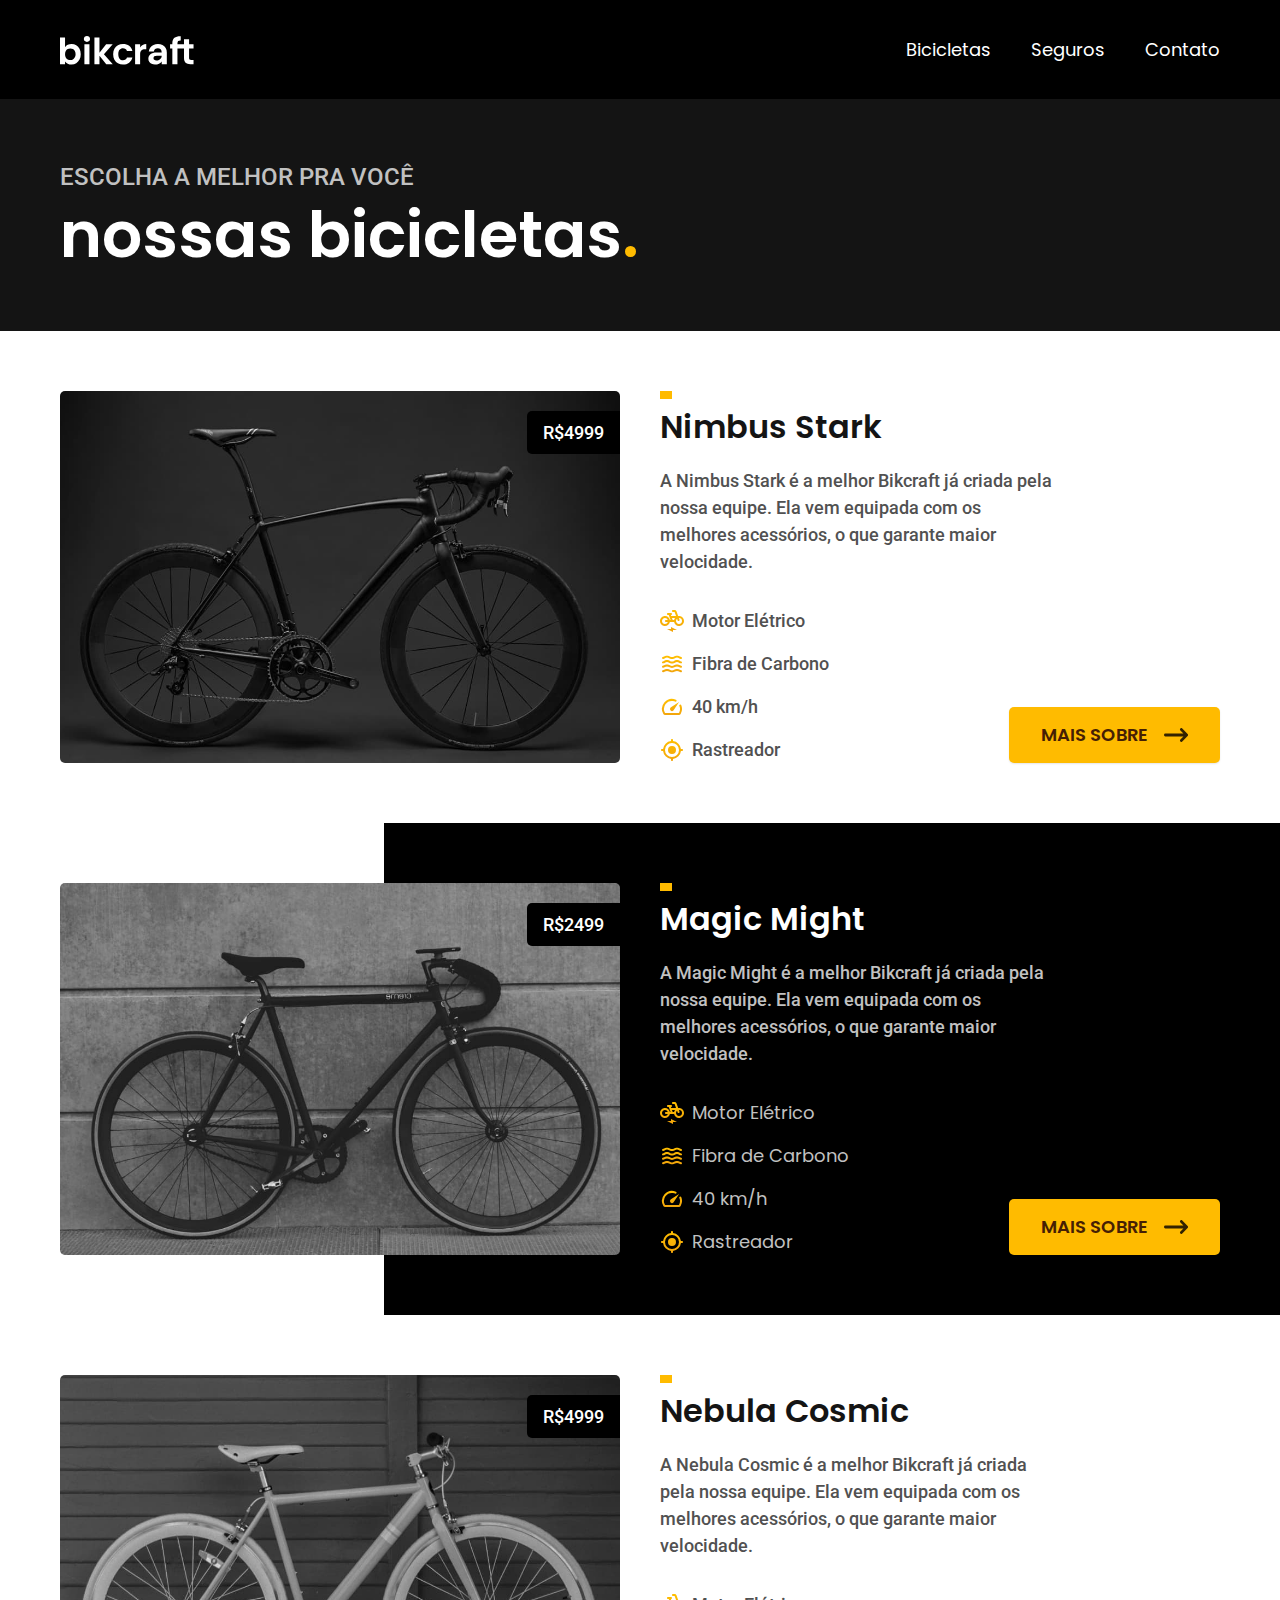
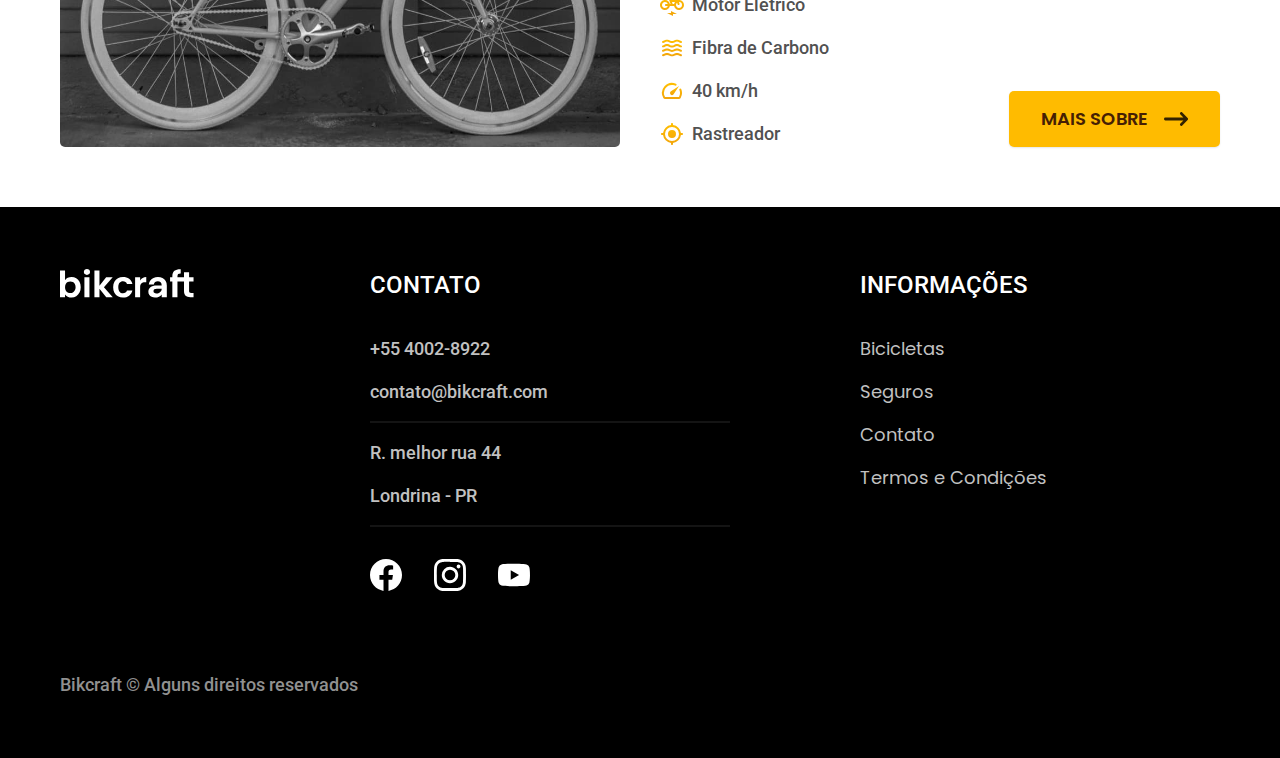
==== bicicletas.html @ c68be09b "termos/bicicletas" ====
<!DOCTYPE html>
<html lang="pt-br">

<head>
  <meta charset="UTF-8">
  <meta name="viewport" content="width=device-width, initial-scale=1.0">
  <title>Bikcraft - Bicicletas Elétricas</title>
  <meta name="description" content="Bicicletas elétricas de alta precisão e qualidade, feitas sob medida para você. Explore o mundo na sua velocidade com a Bikcraft.">
  <link rel="stylesheet" href="./css/style.css">
  <link rel="preconnect" href="https://fonts.googleapis.com">
  <link rel="preconnect" href="https://fonts.gstatic.com" crossorigin>
  <link href="https://fonts.googleapis.com/css2?family=Merriweather:ital,wght@1,900&family=Poppins:wght@400;600&family=Roboto:ital,wght@0,100..900;1,100..900&display=swap" rel="stylesheet">
</head>

<body>

  <header class="header-bg">
    <div class="header container">
      <a href="./"><img src="./img/bikcraft.svg" alt="Bikcraft"></a>
      <nav aria-label="primária">
        <ul class="header-menu w font-1-m">
          <li><a class="font-1-m" href="./bicicletas.html">Bicicletas</a></li>
          <li><a class="font-1-m" href="./seguros.html">Seguros</a></li>
          <li><a class="font-1-m" href="./contato.html">Contato</a></li>
        </ul>
      </nav>
    </div>
  </header>

  <main>
    <div class="titulo-bg">
      <div class="titulo container">
        <p class="font-2-l-b c5">escolha a melhor pra você</p>
        <h1 class="font-1-xxl w">nossas bicicletas<span class="p1">.</span></h1>
      </div>
    </div>



    <div class="bicicletas container">
      <div class="bicicletas-imagem">
        <img src="./img/bicicletas/nimbus.jpg" alt="Bicicleta Preta">
        <span class="font-2-m w">R$4999</span>
      </div>
      <div class="bicicletas-conteudo  font-1-m">
        <h2 class="font-1-xl">Nimbus Stark</h2>
        <p class="font-2-m c8">A Nimbus Stark é a melhor Bikcraft já criada pela nossa equipe. Ela vem equipada com os melhores acessórios, o que garante maior velocidade. </p>
        <ul class=" font-2-m c8 bicicletas-vantagens">
          <li class="bicicletas-vantagens-item">
            <img src="./img/icones/eletrica.svg" alt="">
            <p>Motor Elétrico</p>
          </li>
          <li class="bicicletas-vantagens-item">
            <img src="./img/icones/carbono.svg" alt="">
            <p>Fibra de Carbono</p>
          </li>
          <li class="bicicletas-vantagens-item">
            <img src="./img/icones/velocidade.svg" alt="">
            <p>40 km/h</p>
          </li>
          <li class="bicicletas-vantagens-item">
            <img src="./img/icones/rastreador.svg" alt="">
            <p>Rastreador</p>
          </li>
        </ul>
        <a class="botao seta" href="./bicicletas/nimbus.html">MAIS SOBRE <img src="/img/icones/seta.svg" alt=""></a>
      </div>
    </div>
    <div class="bicicletas-bg" id="magic">
      <div class="bicicletas container">
        <div class="bicicletas-imagem">
          <img src="./img/bicicletas/magic.jpg" alt="Bicicleta Preta">
          <span class="font-2-m w">R$2499</span>
        </div>
        <div class="bicicletas-conteudo font-1-m">
          <h2 class="font-1-xl w">Magic Might</h2>
          <p class="font-2-m c5">A Magic Might é a melhor Bikcraft já criada pela nossa equipe. Ela vem equipada com os melhores acessórios, o que garante maior velocidade. </p>
          <ul class="font-1-m c5 bicicletas-vantagens">
            <li class="bicicletas-vantagens-item">
              <img src="./img/icones/eletrica.svg" alt="">
              <p>Motor Elétrico</p>
            </li>
            <li class="bicicletas-vantagens-item"> <img src="./img/icones/carbono.svg" alt="">
              <p>Fibra de Carbono</p>
            </li>
            <li class="bicicletas-vantagens-item"> <img src="./img/icones/velocidade.svg" alt="">
              <p>40 km/h</p>
            </li>
            <li class="bicicletas-vantagens-item"> <img src="./img/icones/rastreador.svg" alt="">
              <p>Rastreador</p>
            </li>
          </ul>
          <a class="botao seta" href="./bicicletas/magic.html">MAIS SOBRE <img src="/img/icones/seta.svg" alt=""></a>
        </div>
      </div>
    </div>
    <div class="bicicletas container">
      <div class="bicicletas-imagem">
        <img src="./img/bicicletas/nebula.jpg" alt="Bicicleta Branca">
        <span class="font-2-m w">R$4999</span>
      </div>
      <div class="bicicletas-conteudo font-1-m">
        <h2 class="font-1-xl">Nebula Cosmic</h2>
        <p class="font-2-m c8">A Nebula Cosmic é a melhor Bikcraft já criada pela nossa equipe. Ela vem equipada com os melhores acessórios, o que garante maior velocidade. </p>
        <ul class="font-2-m c8 bicicletas-vantagens">
          <li class=" bicicletas-vantagens-item">
            <img src="./img/icones/eletrica.svg" alt="">
            <p>Motor Elétrico</p>
          </li>
          <li class="bicicletas-vantagens-item">
            <img src="./img/icones/carbono.svg" alt="">
            <p>Fibra de Carbono</p>
          </li>
          <li class="bicicletas-vantagens-item">
            <img src="./img/icones/velocidade.svg" alt="">
            <p>40 km/h</p>
          </li>
          <li class="bicicletas-vantagens-item">
            <img src="./img/icones/rastreador.svg" alt="">
            <p>Rastreador</p>
          </li>
        </ul>
        <a class="botao seta" href="./bicicletas/nebula.html">MAIS SOBRE <img src="/img/icones/seta.svg" alt=""></a>
      </div>
    </div>


  </main>



  <footer class="footer-bg">
    <div class="footer container">
      <img src="./img/bikcraft.svg" alt="Bikcraft">
      <div class="footer-contato">
        <h3 class="font-2-l-b w">Contato</h3>
        <ul class="font-2-m c5">
          <li><a href="tel:+5540028922">+55 4002-8922</a></li>
          <li><a href="mailto:contato@bikcraft.com">contato@bikcraft.com</a></li>
          <li>R. melhor rua 44</li>
          <li>Londrina - PR</li>
        </ul>
        <div class="footer-redes">
          <a href="./">
            <img src="./img/redes/facebook.svg" alt="Facebook">
          </a>
          <a href="./">
            <img src="./img/redes/instagram.svg" alt="Instagram">
          </a>
          <a href="./">
            <img src="./img/redes/youtube.svg" alt="Youtube">
          </a>

        </div>
      </div>
      <div class="footer-informacoes">
        <h3 class="font-2-l-b w"> Informações</h3>
        <nav>
          <ul class="font-1-m c5">
            <li><a class="font-1-m" href="./bicicletas.html">Bicicletas</a></li>
            <li><a class="font-1-m" href="./seguros.html">Seguros</a></li>
            <li><a class="font-1-m" href="./contato.html">Contato</a></li>
            <li><a class="font-1-m" href="./termos.html">Termos e Condições</a></li>
          </ul>
        </nav>
      </div>
      <p class="footer-copy font-2-m c6">Bikcraft © Alguns direitos reservados</p>
    </div>

  </footer>
</body>

</html>
---- css/style.css ----
@import "./global/global.css";
@import "./utilidades/tipografia.css";
@import "./utilidades/cores.css";

@import "./global/header.css";
@import "./global/footer.css";

/* Utilidades */
@import "./utilidades/componentes.css";

/* Home */
@import "./home/introducao.css";
@import "./home/bicicletas-lista.css";
@import "./home/tecnologia.css";
@import "./home/parceiros.css";
@import "./home/depoimento.css";
@import "./home/seguros.css";

/* Termos */
@import "./termos/termos.css";

/* Bicicletas */
@import "./bicicletas/bicicletas.css";
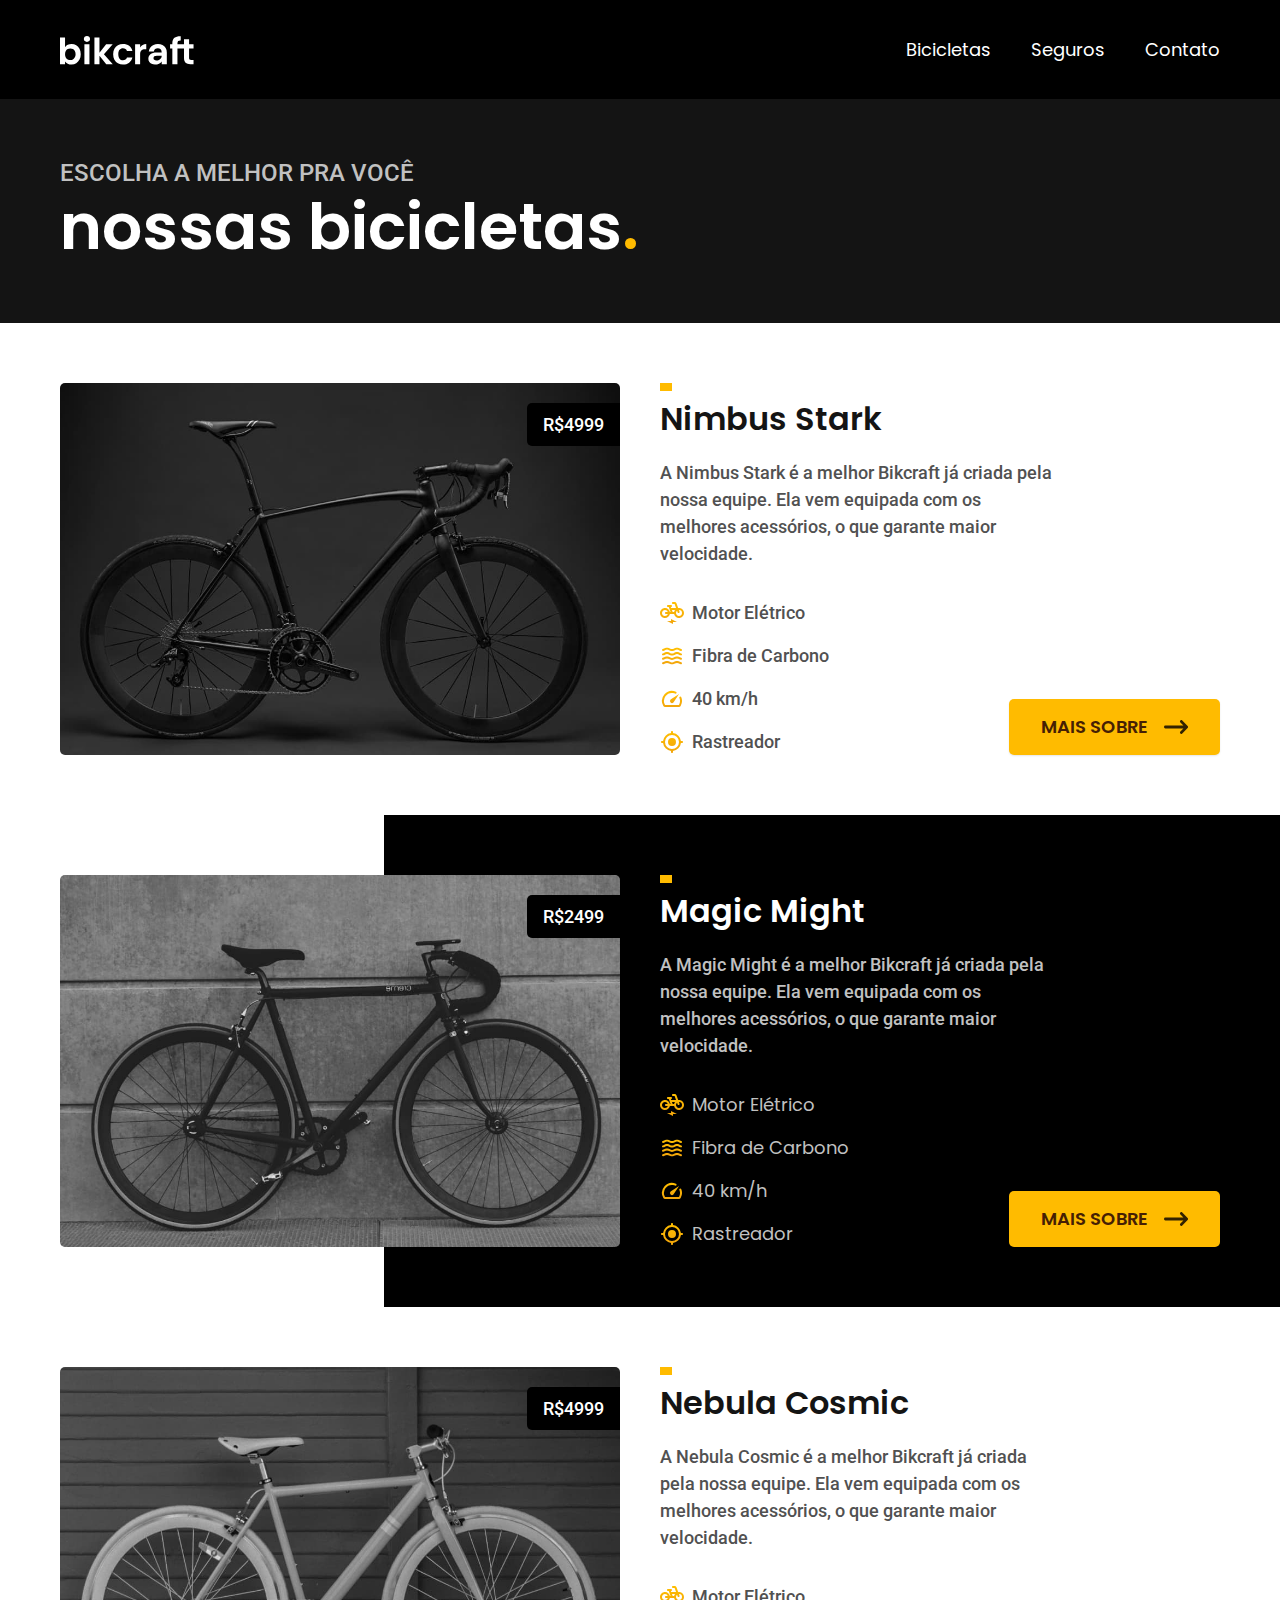
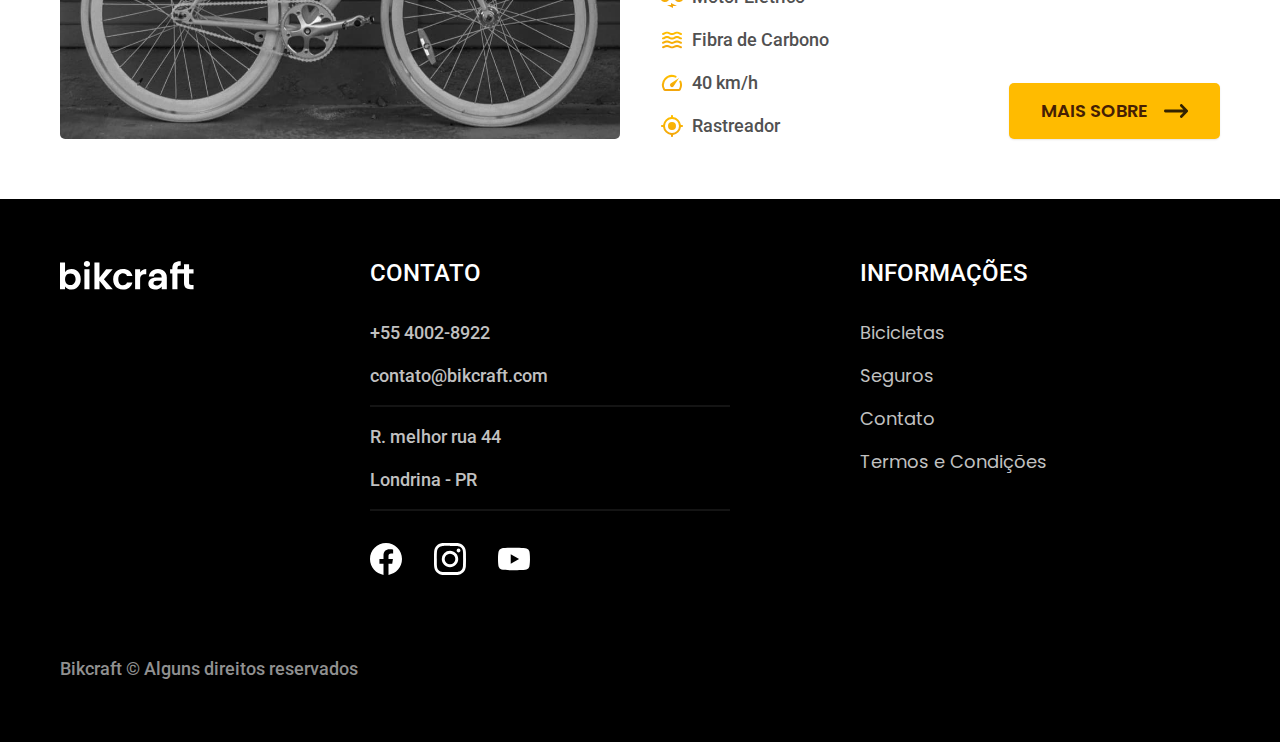
==== commit 198edbab: "contato" ====
--- a/bicicletas.html
+++ b/bicicletas.html
@@ -63,7 +63,7 @@
             <p>Rastreador</p>
           </li>
         </ul>
-        <a class="botao seta" href="./bicicletas/nimbus.html">MAIS SOBRE <img src="/img/icones/seta.svg" alt=""></a>
+        <a class="botao seta" href="./bicicletas/nimbus.html">MAIS SOBRE <img src="./img/icones/seta.svg" alt=""></a>
       </div>
     </div>
     <div class="bicicletas-bg" id="magic">
@@ -90,7 +90,7 @@
               <p>Rastreador</p>
             </li>
           </ul>
-          <a class="botao seta" href="./bicicletas/magic.html">MAIS SOBRE <img src="/img/icones/seta.svg" alt=""></a>
+          <a class="botao seta" href="./bicicletas/magic.html">MAIS SOBRE <img src="./img/icones/seta.svg" alt=""></a>
         </div>
       </div>
     </div>
@@ -120,7 +120,7 @@
             <p>Rastreador</p>
           </li>
         </ul>
-        <a class="botao seta" href="./bicicletas/nebula.html">MAIS SOBRE <img src="/img/icones/seta.svg" alt=""></a>
+        <a class="botao seta" href="./bicicletas/nebula.html">MAIS SOBRE <img src="./img/icones/seta.svg" alt=""></a>
       </div>
     </div>
 
--- a/css/style.css
+++ b/css/style.css
@@ -10,14 +10,25 @@
 
 /* Home */
 @import "./home/introducao.css";
-@import "./home/bicicletas-lista.css";
 @import "./home/tecnologia.css";
 @import "./home/parceiros.css";
 @import "./home/depoimento.css";
-@import "./home/seguros.css";
 
 /* Termos */
 @import "./termos/termos.css";
 
 /* Bicicletas */
 @import "./bicicletas/bicicletas.css";
+@import "./home/bicicletas-lista.css";
+
+/* Bicicleta */
+@import "./bicicleta/bicicleta.css";
+
+/* Seguros */
+@import "./seguros/seguros.css";
+@import "./seguros/vantagens.css";
+@import "./seguros/perguntas.css";
+
+/* Contato */
+@import "./contato/contato.css";
+@import "./contato/formulario.css";
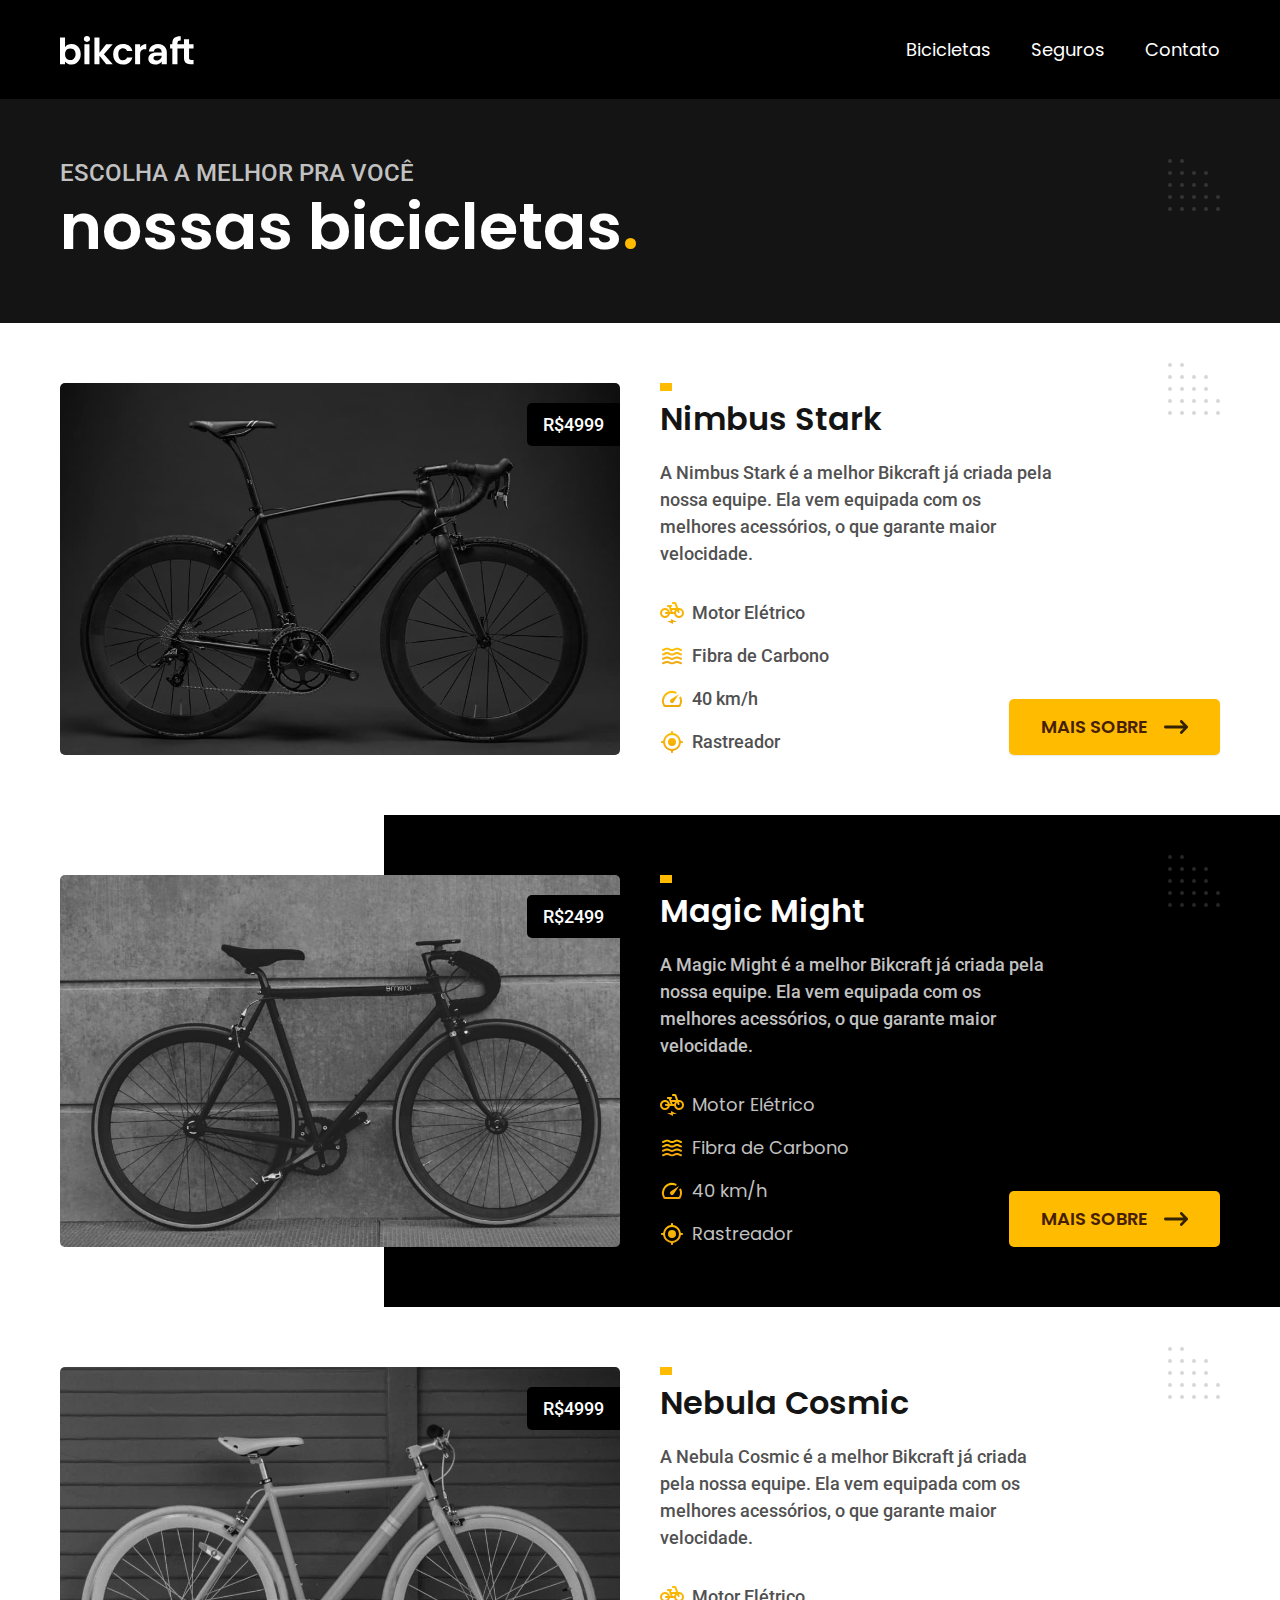
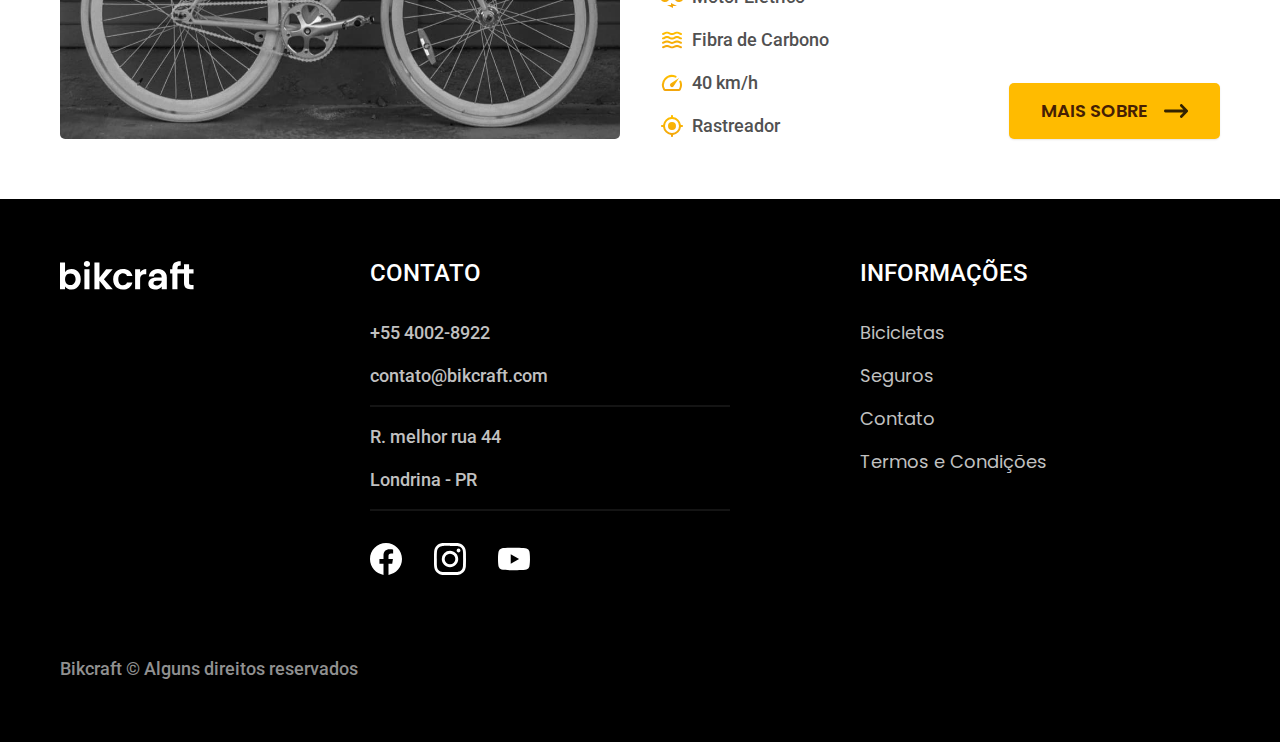
==== commit da4dab6e: "otimizacoes-imagens" ====
--- a/bicicletas.html
+++ b/bicicletas.html
@@ -6,6 +6,7 @@
   <meta name="viewport" content="width=device-width, initial-scale=1.0">
   <title>Bikcraft - Bicicletas Elétricas</title>
   <meta name="description" content="Bicicletas elétricas de alta precisão e qualidade, feitas sob medida para você. Explore o mundo na sua velocidade com a Bikcraft.">
+  <link rel="preload" href="./css/style.css" as="style">
   <link rel="stylesheet" href="./css/style.css">
   <link rel="preconnect" href="https://fonts.googleapis.com">
   <link rel="preconnect" href="https://fonts.gstatic.com" crossorigin>
@@ -16,7 +17,7 @@
 
   <header class="header-bg">
     <div class="header container">
-      <a href="./"><img src="./img/bikcraft.svg" alt="Bikcraft"></a>
+      <a href="./"><img src="./img/bikcraft.svg" height="32" width="136" alt="Bikcraft"></a>
       <nav aria-label="primária">
         <ul class="header-menu w font-1-m">
           <li><a class="font-1-m" href="./bicicletas.html">Bicicletas</a></li>
@@ -39,7 +40,7 @@
 
     <div class="bicicletas container">
       <div class="bicicletas-imagem">
-        <img src="./img/bicicletas/nimbus.jpg" alt="Bicicleta Preta">
+        <img src="./img/bicicletas/nimbus.jpg" height="680" width="1120" alt="Bicicleta Preta">
         <span class="font-2-m w">R$4999</span>
       </div>
       <div class="bicicletas-conteudo  font-1-m">
@@ -47,29 +48,29 @@
         <p class="font-2-m c8">A Nimbus Stark é a melhor Bikcraft já criada pela nossa equipe. Ela vem equipada com os melhores acessórios, o que garante maior velocidade. </p>
         <ul class=" font-2-m c8 bicicletas-vantagens">
           <li class="bicicletas-vantagens-item">
-            <img src="./img/icones/eletrica.svg" alt="">
+            <img src="./img/icones/eletrica.svg" height="24" width="24" alt="">
             <p>Motor Elétrico</p>
           </li>
           <li class="bicicletas-vantagens-item">
-            <img src="./img/icones/carbono.svg" alt="">
+            <img src="./img/icones/carbono.svg" height="24" width="24" alt="">
             <p>Fibra de Carbono</p>
           </li>
           <li class="bicicletas-vantagens-item">
-            <img src="./img/icones/velocidade.svg" alt="">
+            <img src="./img/icones/velocidade.svg" height="24" width="24" alt="">
             <p>40 km/h</p>
           </li>
           <li class="bicicletas-vantagens-item">
-            <img src="./img/icones/rastreador.svg" alt="">
+            <img src="./img/icones/rastreador.svg" height="24" width="24" alt="">
             <p>Rastreador</p>
           </li>
         </ul>
-        <a class="botao seta" href="./bicicletas/nimbus.html">MAIS SOBRE <img src="./img/icones/seta.svg" alt=""></a>
+        <a class="botao seta" href="./bicicletas/nimbus.html">MAIS SOBRE <img src="./img/icones/seta.svg" height="10" width="18" alt=""></a>
       </div>
     </div>
     <div class="bicicletas-bg" id="magic">
       <div class="bicicletas container">
         <div class="bicicletas-imagem">
-          <img src="./img/bicicletas/magic.jpg" alt="Bicicleta Preta">
+          <img src="./img/bicicletas/magic.jpg" height="680" width="1120" alt="Bicicleta Preta">
           <span class="font-2-m w">R$2499</span>
         </div>
         <div class="bicicletas-conteudo font-1-m">
@@ -77,20 +78,23 @@
           <p class="font-2-m c5">A Magic Might é a melhor Bikcraft já criada pela nossa equipe. Ela vem equipada com os melhores acessórios, o que garante maior velocidade. </p>
           <ul class="font-1-m c5 bicicletas-vantagens">
             <li class="bicicletas-vantagens-item">
-              <img src="./img/icones/eletrica.svg" alt="">
+              <img src="./img/icones/eletrica.svg" height="24" width="24" alt="">
               <p>Motor Elétrico</p>
             </li>
-            <li class="bicicletas-vantagens-item"> <img src="./img/icones/carbono.svg" alt="">
+            <li class="bicicletas-vantagens-item">
+              <img src="./img/icones/carbono.svg" height="24" width="24" alt="">
               <p>Fibra de Carbono</p>
             </li>
-            <li class="bicicletas-vantagens-item"> <img src="./img/icones/velocidade.svg" alt="">
+            <li class="bicicletas-vantagens-item">
+              <img src="./img/icones/velocidade.svg" height="24" width="24" alt="">
               <p>40 km/h</p>
             </li>
-            <li class="bicicletas-vantagens-item"> <img src="./img/icones/rastreador.svg" alt="">
+            <li class="bicicletas-vantagens-item">
+              <img src="./img/icones/rastreador.svg" height="24" width="24" alt="">
               <p>Rastreador</p>
             </li>
           </ul>
-          <a class="botao seta" href="./bicicletas/magic.html">MAIS SOBRE <img src="./img/icones/seta.svg" alt=""></a>
+          <a class="botao seta" href="./bicicletas/magic.html">MAIS SOBRE <img src="./img/icones/seta.svg" height="10" width="18" alt=""></a>
         </div>
       </div>
     </div>
@@ -104,23 +108,23 @@
         <p class="font-2-m c8">A Nebula Cosmic é a melhor Bikcraft já criada pela nossa equipe. Ela vem equipada com os melhores acessórios, o que garante maior velocidade. </p>
         <ul class="font-2-m c8 bicicletas-vantagens">
           <li class=" bicicletas-vantagens-item">
-            <img src="./img/icones/eletrica.svg" alt="">
+            <img src="./img/icones/eletrica.svg" height="24" width="24" alt="">
             <p>Motor Elétrico</p>
           </li>
           <li class="bicicletas-vantagens-item">
-            <img src="./img/icones/carbono.svg" alt="">
+            <img src="./img/icones/carbono.svg" height="24" width="24" alt="">
             <p>Fibra de Carbono</p>
           </li>
           <li class="bicicletas-vantagens-item">
-            <img src="./img/icones/velocidade.svg" alt="">
+            <img src="./img/icones/velocidade.svg" height="24" width="24" alt="">
             <p>40 km/h</p>
           </li>
           <li class="bicicletas-vantagens-item">
-            <img src="./img/icones/rastreador.svg" alt="">
+            <img src="./img/icones/rastreador.svg" height="24" width="24" alt="">
             <p>Rastreador</p>
           </li>
         </ul>
-        <a class="botao seta" href="./bicicletas/nebula.html">MAIS SOBRE <img src="./img/icones/seta.svg" alt=""></a>
+        <a class="botao seta" href="./bicicletas/nebula.html">MAIS SOBRE <img src="./img/icones/seta.svg" height="10" width="18" alt=""></a>
       </div>
     </div>
 
@@ -131,7 +135,7 @@
 
   <footer class="footer-bg">
     <div class="footer container">
-      <img src="./img/bikcraft.svg" alt="Bikcraft">
+      <img src="./img/bikcraft.svg" height="32" width="136" alt="Bikcraft">
       <div class="footer-contato">
         <h3 class="font-2-l-b w">Contato</h3>
         <ul class="font-2-m c5">
@@ -142,13 +146,13 @@
         </ul>
         <div class="footer-redes">
           <a href="./">
-            <img src="./img/redes/facebook.svg" alt="Facebook">
+            <img src="./img/redes/facebook.svg" height="32" width="32" alt="Facebook" alt="Facebook">
           </a>
           <a href="./">
-            <img src="./img/redes/instagram.svg" alt="Instagram">
+            <img src="./img/redes/instagram.svg" height="32" width="32" alt="Instagram" alt="Instagram">
           </a>
           <a href="./">
-            <img src="./img/redes/youtube.svg" alt="Youtube">
+            <img src="./img/redes/youtube.svg" height="32" width="32" alt="Youtube" alt="Youtube">
           </a>
 
         </div>
--- a/css/style.css
+++ b/css/style.css
@@ -14,9 +14,6 @@
 @import "./home/parceiros.css";
 @import "./home/depoimento.css";
 
-/* Termos */
-@import "./termos/termos.css";
-
 /* Bicicletas */
 @import "./bicicletas/bicicletas.css";
 @import "./home/bicicletas-lista.css";
@@ -32,3 +29,9 @@
 /* Contato */
 @import "./contato/contato.css";
 @import "./contato/formulario.css";
+
+/* Orçamento */
+@import "./orcamento/orcamento.css";
+
+/* Termos */
+@import "./termos/termos.css";
--- a/css/style.css
+++ b/css/style.css
@@ -14,9 +14,6 @@
 @import "./home/parceiros.css";
 @import "./home/depoimento.css";
 
-/* Termos */
-@import "./termos/termos.css";
-
 /* Bicicletas */
 @import "./bicicletas/bicicletas.css";
 @import "./home/bicicletas-lista.css";
@@ -32,3 +29,9 @@
 /* Contato */
 @import "./contato/contato.css";
 @import "./contato/formulario.css";
+
+/* Orçamento */
+@import "./orcamento/orcamento.css";
+
+/* Termos */
+@import "./termos/termos.css";
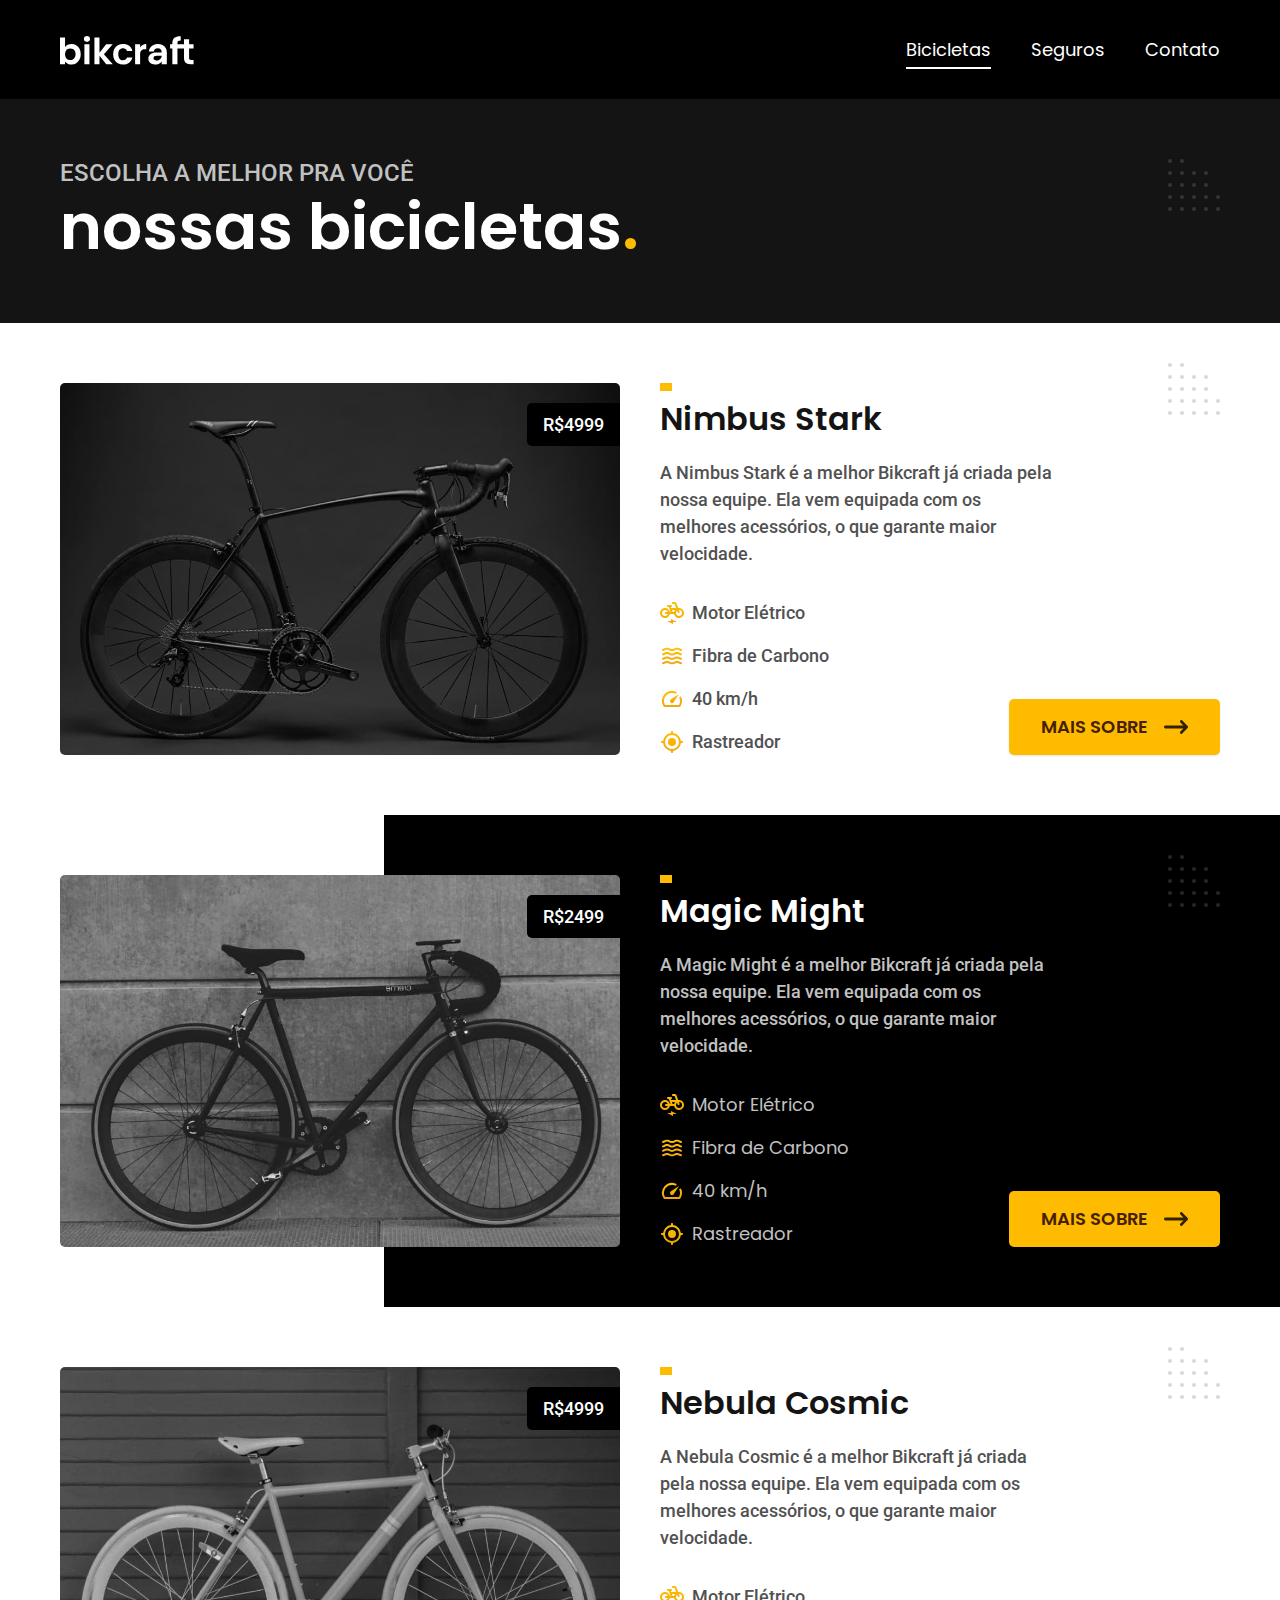
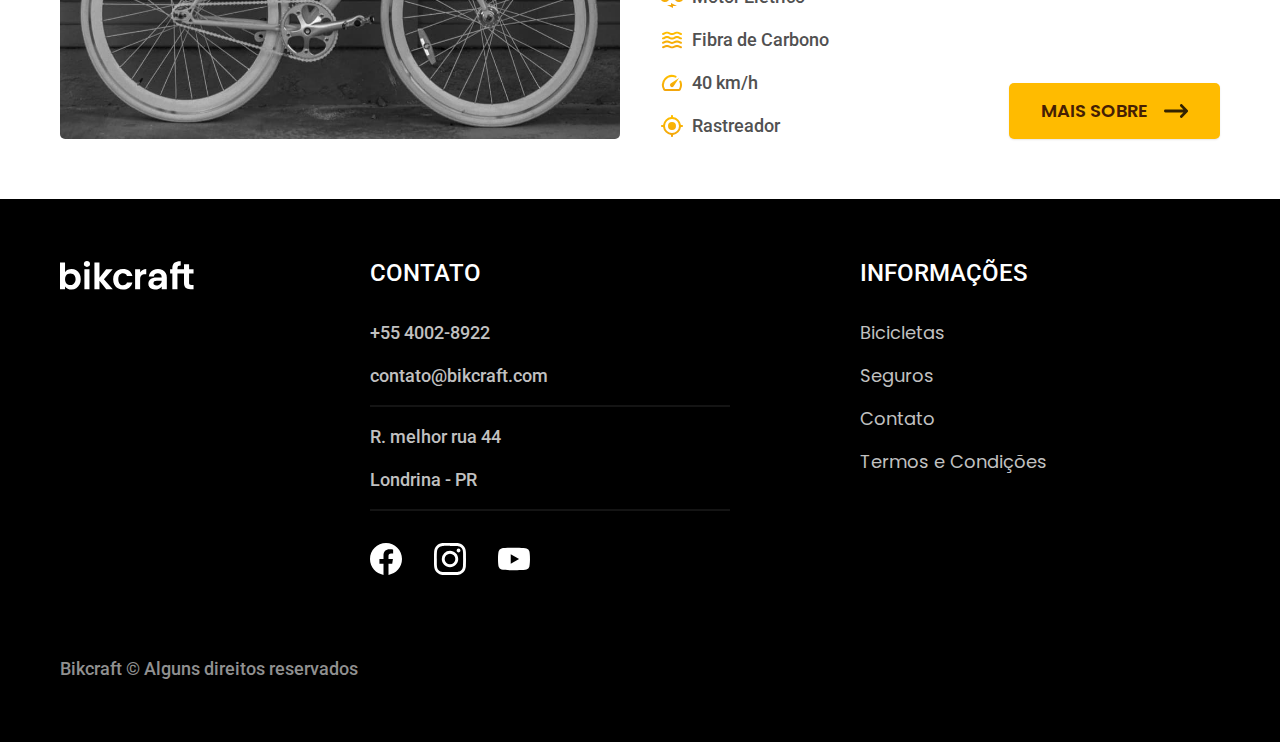
==== commit db20e5ad: "javaScript" ====
--- a/bicicletas.html
+++ b/bicicletas.html
@@ -11,6 +11,7 @@
   <link rel="preconnect" href="https://fonts.googleapis.com">
   <link rel="preconnect" href="https://fonts.gstatic.com" crossorigin>
   <link href="https://fonts.googleapis.com/css2?family=Merriweather:ital,wght@1,900&family=Poppins:wght@400;600&family=Roboto:ital,wght@0,100..900;1,100..900&display=swap" rel="stylesheet">
+  <script>document.documentElement.classList.add("js");</script>
 </head>
 
 <body>
@@ -172,6 +173,7 @@
     </div>
 
   </footer>
+  <script src="./js/script.js"></script>
 </body>
 
 </html>